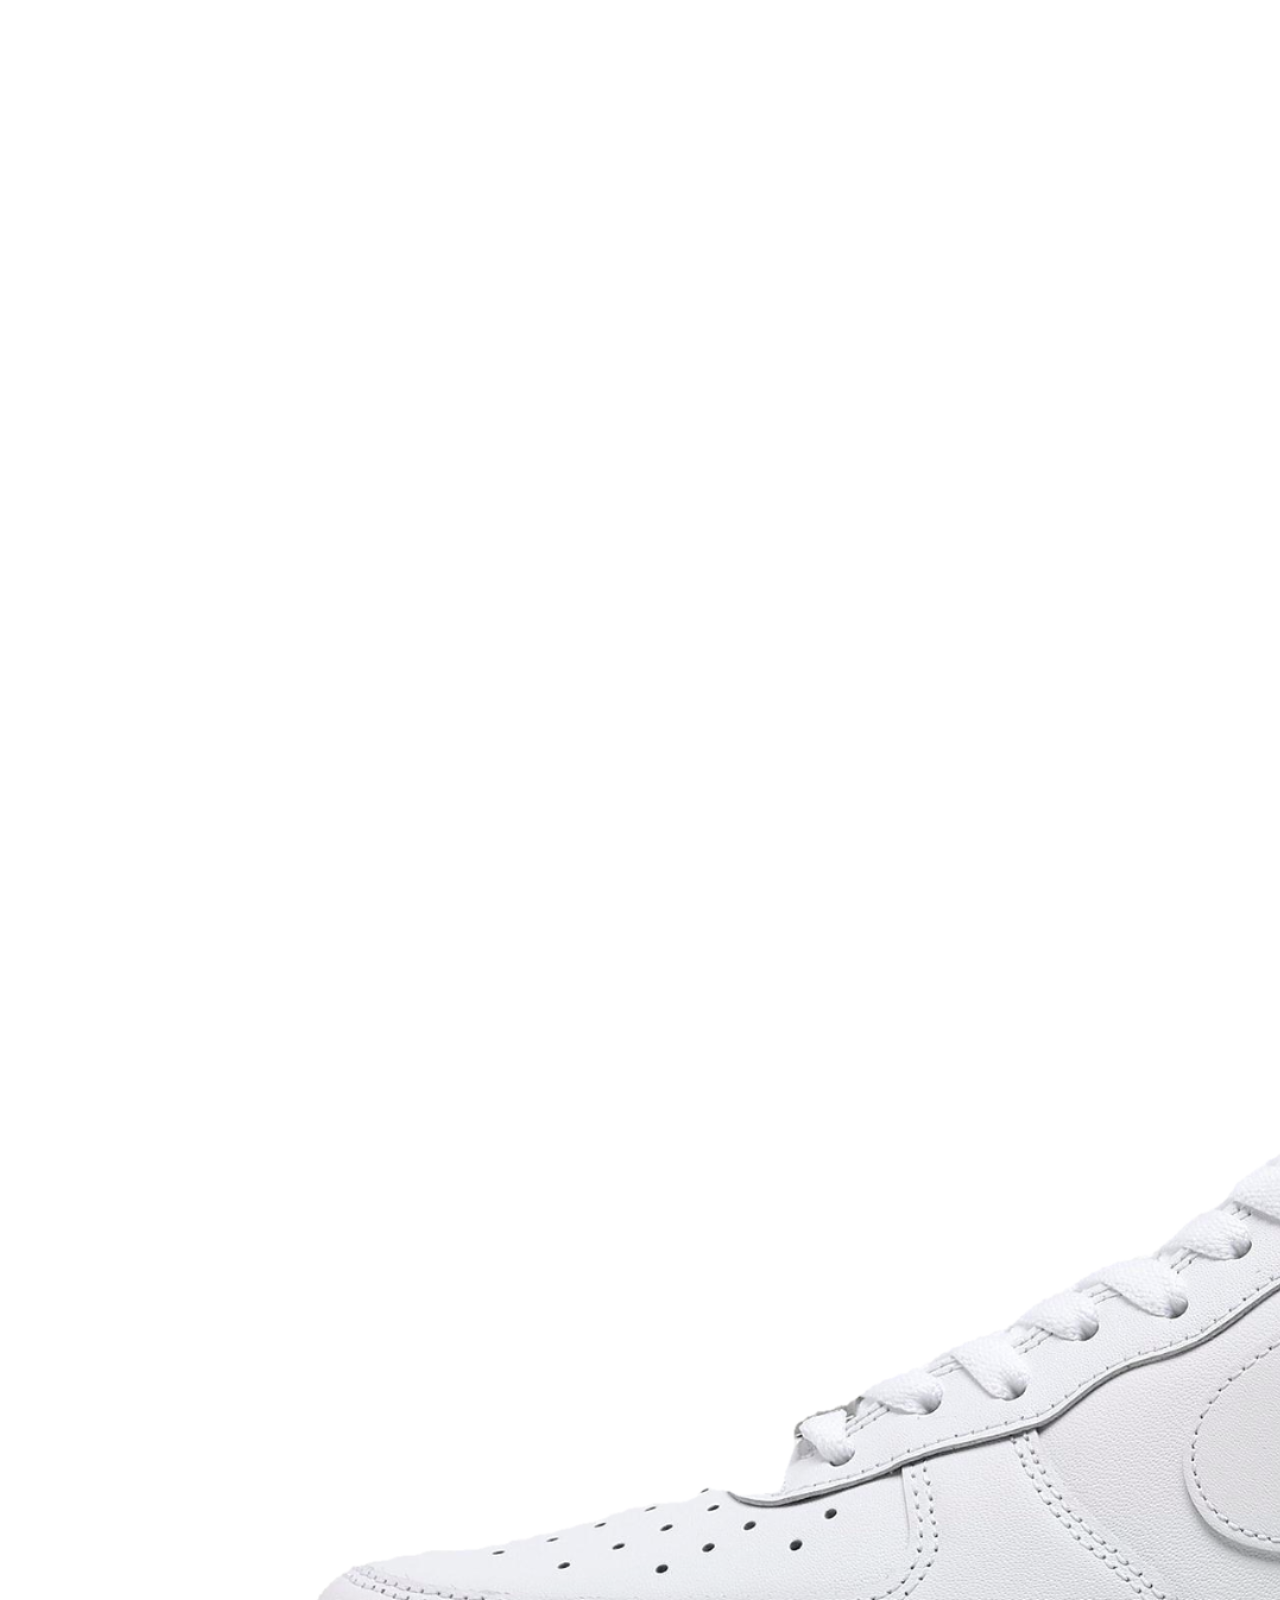
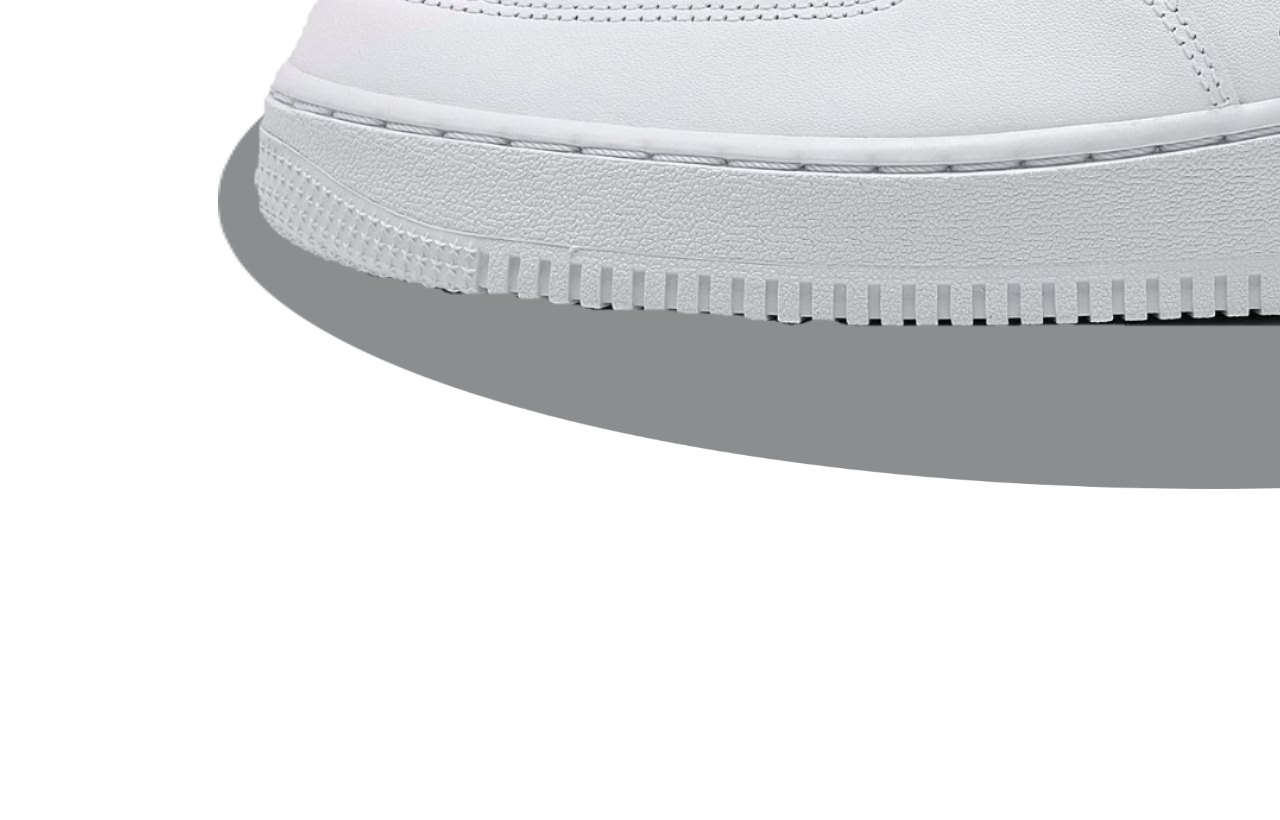
==== shoes.html @ e86f330c "updated home page" ====
<!DOCTYPE html>
<html>
    <head>
        <title>ShoeList</title>
        <!-- BOOTSTRAP CSS -->
        <link href="https://cdn.jsdelivr.net/npm/bootstrap@5.0.0-beta1/dist/css/bootstrap.min.css" rel="stylesheet" integrity="sha384-giJF6kkoqNQ00vy+HMDP7azOuL0xtbfIcaT9wjKHr8RbDVddVHyTfAAsrekwKmP1" crossorigin="anonymous">
        <!-- MY CSS -->
        <link rel="stylesheet" href="styles/shoes.css">
    </head>

    <body>
      <img src="./images/AF1S.png" alt="">
        
    </body>
</html>
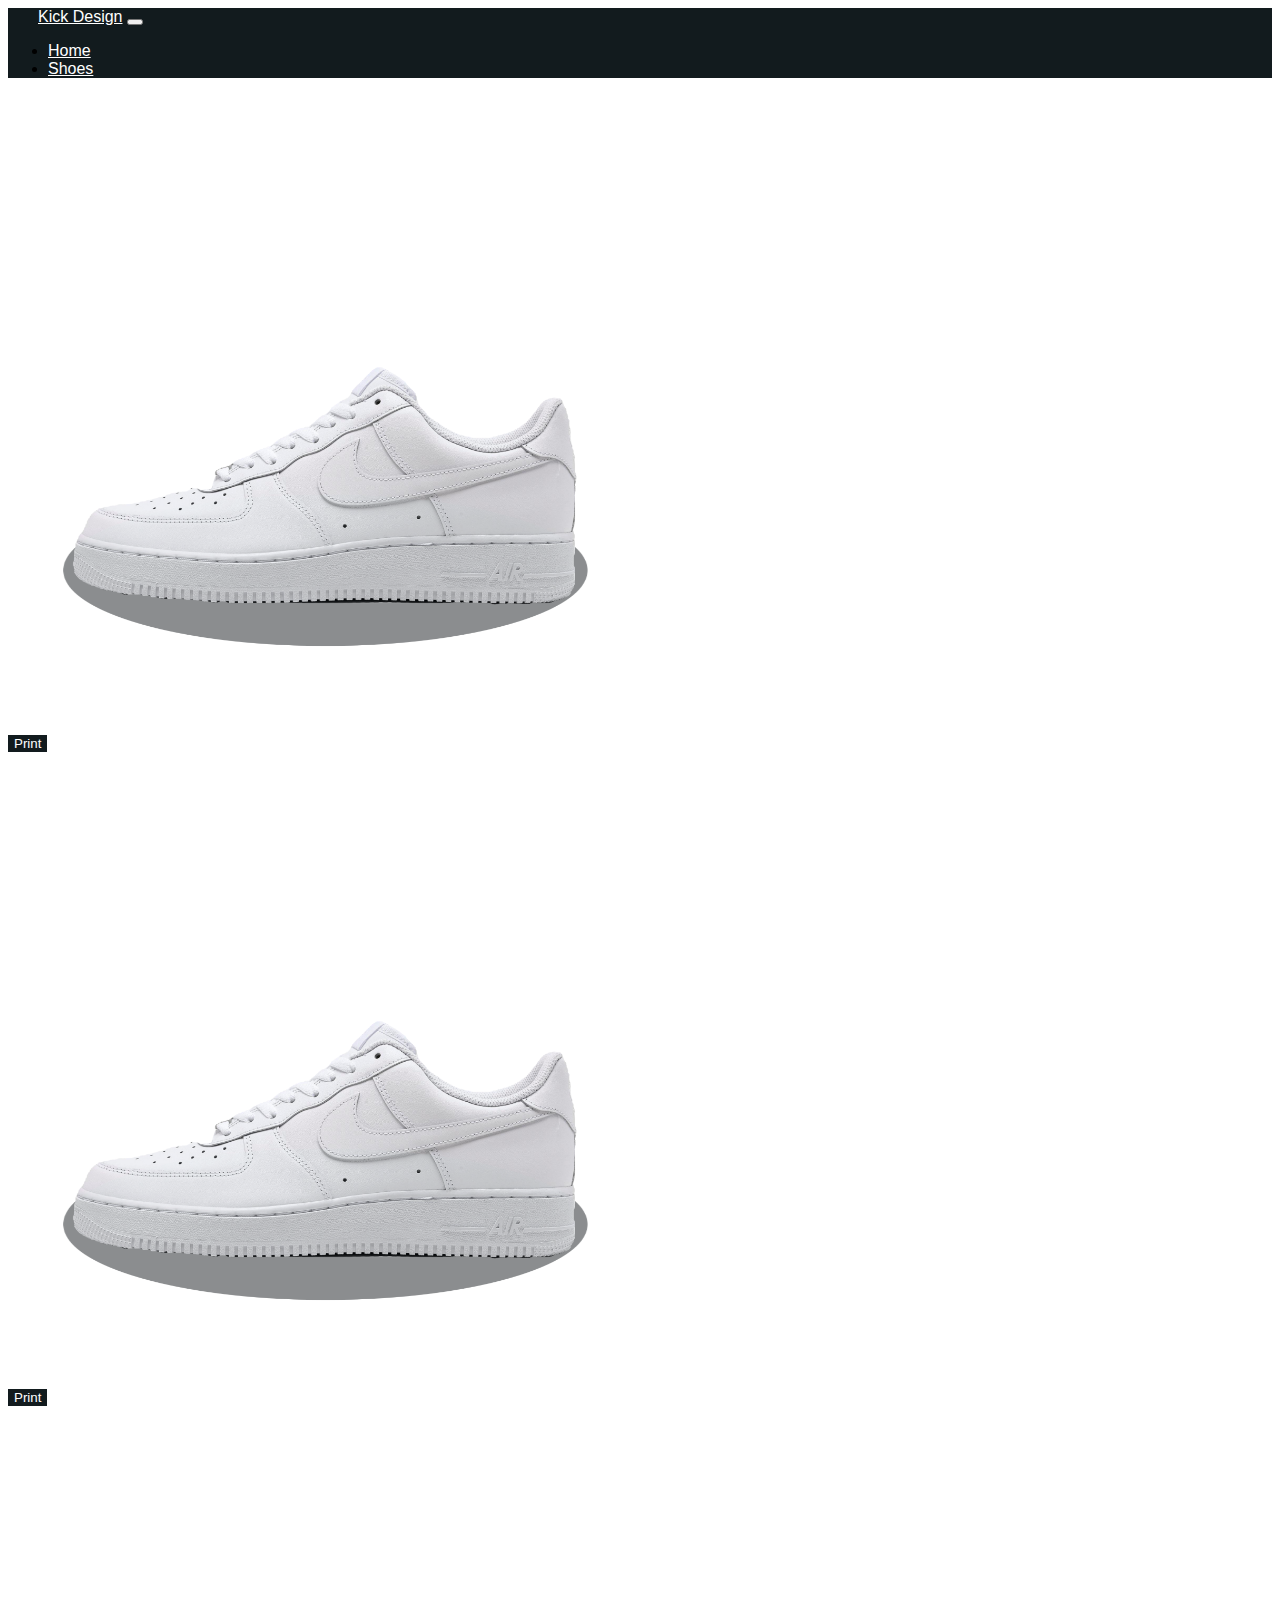
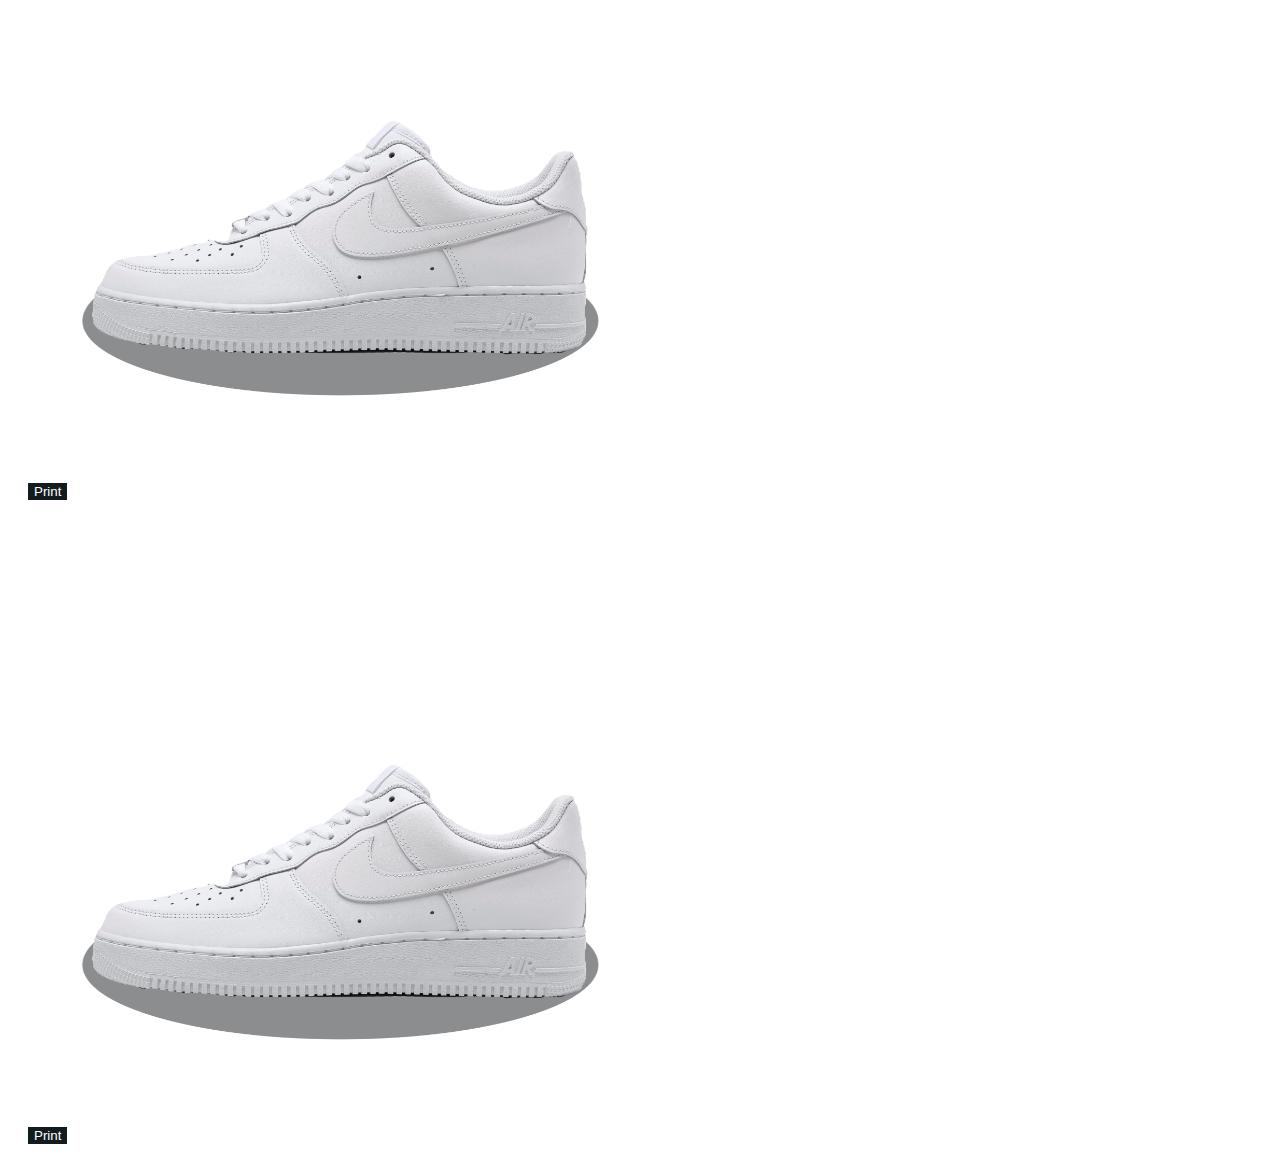
==== commit f376a78e: "added to shoe page" ====
--- a/shoes.html
+++ b/shoes.html
@@ -1,7 +1,7 @@
 <!DOCTYPE html>
 <html>
     <head>
-        <title>ShoeList</title>
+        <title>Home Page</title>
         <!-- BOOTSTRAP CSS -->
         <link href="https://cdn.jsdelivr.net/npm/bootstrap@5.0.0-beta1/dist/css/bootstrap.min.css" rel="stylesheet" integrity="sha384-giJF6kkoqNQ00vy+HMDP7azOuL0xtbfIcaT9wjKHr8RbDVddVHyTfAAsrekwKmP1" crossorigin="anonymous">
         <!-- MY CSS -->
@@ -9,7 +9,70 @@
     </head>
 
     <body>
-      <img src="./images/AF1S.png" alt="">
-        
+      <!-- NAVIGATION -->
+      <nav class="navbar navbar-expand-md navbar-dark">
+        <!-- Brand -->
+        <a class="navbar-brand" href="#">Kick Design</a>
+      
+        <!-- Toggler/collapsibe Button -->
+        <button class="navbar-toggler" type="button" data-toggle="collapse" data-target="#collapsibleNavbar">
+          <span class="navbar-toggler-icon"></span>
+        </button>
+      
+        <!-- Navbar links -->
+        <div class="collapse navbar-collapse" id="collapsibleNavbar">
+          <ul class="navbar-nav">
+            <li class="nav-item">
+              <a class="nav-link" href="#">Home</a>
+            </li>
+            <li class="nav-item">
+              <a class="nav-link" href="shoes.html">Shoes</a>
+            </li>
+          </ul>
+        </div>
+      </nav>
+      <!--Most popular or recent news article -->
+      <section id="news">
+        <div class="row">
+          <div class="col-md-6">
+            <div class="container justify-content-center">
+              <div class="image">
+                  <img src="./images/AF1S.png" alt="">
+              </div>
+              <button class="btn btn-primary">Print</button>
+            </div>
+          </div>
+          <div class="col-md-6">
+            <div class="container">
+              <div class="image">
+                  <img src="./images/AF1S.png" alt="">
+              </div>
+              <button class="btn btn-primary">Print</button>
+            </div>
+          </div>
+        </div>
+      </section>
+      <!--Cards with tips -->
+      <section id="custom-tip">
+        <div class="row">
+            <div class="col-md-6">
+                <div class="container">
+                  <div class="image">
+                      <img src="./images/AF1S.png" alt="">
+                  </div>
+                  <button class="btn btn-primary">Print</button>
+                </div>
+              </div>
+              <div class="col-md-6">
+                <div class="container">
+                  <div class="image">
+                      <img src="./images/AF1S.png" alt="">
+                  </div>
+                  <button class="btn btn-primary">Print</button>
+                </div>
+              </div>
+        </div>
+      </section>
+      <script src="https://cdn.jsdelivr.net/npm/bootstrap@5.0.0-beta1/dist/js/bootstrap.bundle.min.js" integrity="sha384-ygbV9kiqUc6oa4msXn9868pTtWMgiQaeYH7/t7LECLbyPA2x65Kgf80OJFdroafW" crossorigin="anonymous"></script>
     </body>
-</html>
+</html>--- a/styles/shoes.css
+++ b/styles/shoes.css
@@ -0,0 +1,87 @@
+html{
+    height: 100%;
+}
+body{
+    height: 100%;
+    overflow-x: hidden;
+    font-family: 'Lato', sans-serif;
+    background-color: white;
+}
+.navbar{
+    background-color: #121b1e;
+}
+.display-4{
+    padding-top: 23%;
+    color: black;
+}
+.news-img img{
+    margin-left: 35%;
+}
+.news-info{
+    color: white;
+    margin: 50px;
+}
+.news-info h5{
+    font-size: 17px;
+    font-weight: lighter;
+}
+.news-info p{
+    width: 70%;
+    text-align: justify;
+    margin-bottom: 10px;
+}
+#news{
+    margin-top: 20px;
+    margin-bottom: 50px;
+}
+section{
+    margin-bottom: 10px;
+}
+
+#custom-tip{
+    padding-bottom: 10px;
+    padding-left: 20px;
+    color: white;
+}
+.news-img{
+    padding: 10px;
+}
+.btn-primary:hover{
+    background-color: #6c757d;
+}
+.btn,.btn-primary{
+    background-color: #121b1e;
+    color: white;
+    border: none;
+}
+#contact{
+    margin-top: 0;
+    margin-bottom: 15%;
+    color: white;
+}
+.mb-3{
+    width: 50%;
+}
+.btn-lg{
+    margin-top: 10px;
+    float: right;
+}
+.btn-lg:hover{
+    background-color: #6c757d;
+}
+label{
+    float: left;
+}
+.navbar-dark .navbar-nav .nav-link {
+    color: rgba(255,255,255);
+}
+.navbar-dark .navbar-brand {
+    padding-left: 30px;
+    color: #fff;
+}
+img, svg{
+    width: 50%;
+}
+#contact{
+    color: white;
+}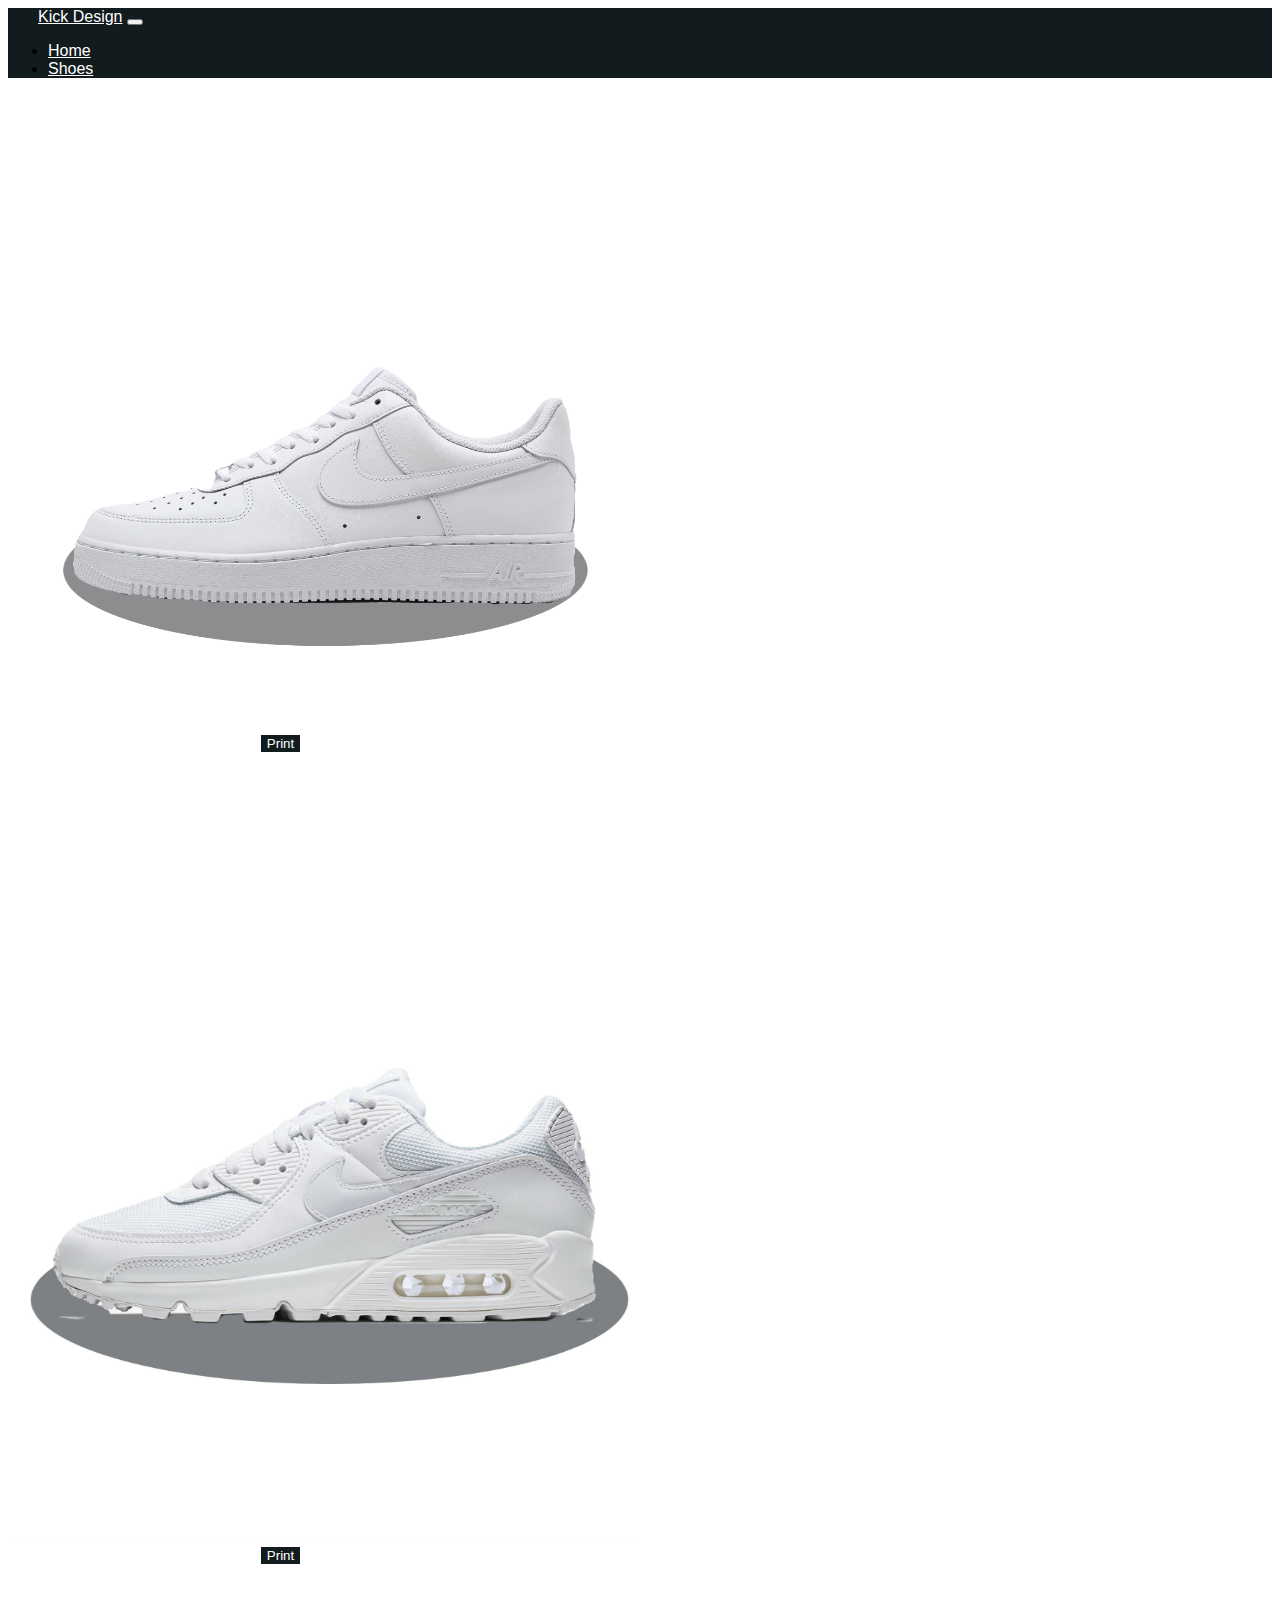
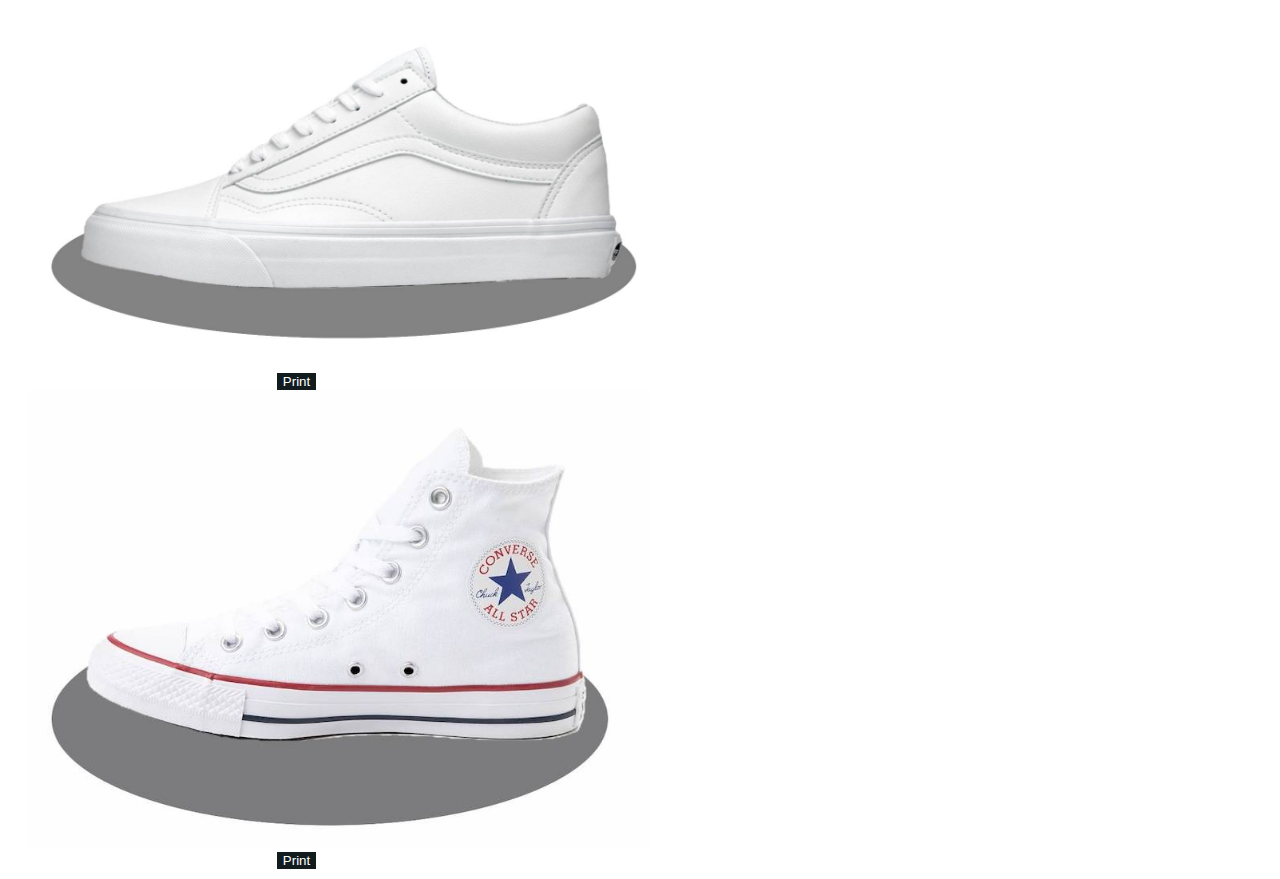
==== commit 48484cde: "finished shoe page" ====
--- a/shoes.html
+++ b/shoes.html
@@ -39,15 +39,15 @@
               <div class="image">
                   <img src="./images/AF1S.png" alt="">
               </div>
-              <button class="btn btn-primary">Print</button>
+              <button class="btn btn-primary" id="air-force">Print</button>
             </div>
           </div>
           <div class="col-md-6">
             <div class="container">
               <div class="image">
-                  <img src="./images/AF1S.png" alt="">
+                  <img src="./images/air_edit1.jpg" alt="">
               </div>
-              <button class="btn btn-primary">Print</button>
+              <button class="btn btn-primary" id="air-max">Print</button>
             </div>
           </div>
         </div>
@@ -58,17 +58,17 @@
             <div class="col-md-6">
                 <div class="container">
                   <div class="image">
-                      <img src="./images/AF1S.png" alt="">
+                      <img src="./images/vans_edit.jpg" alt="">
                   </div>
-                  <button class="btn btn-primary">Print</button>
+                  <button class="btn btn-primary" id="vans">Print</button>
                 </div>
               </div>
               <div class="col-md-6">
                 <div class="container">
-                  <div class="image">
-                      <img src="./images/AF1S.png" alt="">
+                  <div class="image mt-0">
+                      <img src="./images/converse_edit.jpg" alt="">
                   </div>
-                  <button class="btn btn-primary">Print</button>
+                  <button class="btn btn-primary" id="high-tops">Print</button>
                 </div>
               </div>
         </div>
--- a/styles/shoes.css
+++ b/styles/shoes.css
@@ -53,6 +53,7 @@
     background-color: #121b1e;
     color: white;
     border: none;
+    margin-left: 20%;
 }
 #contact{
     margin-top: 0;
@@ -84,4 +85,8 @@
 }
 #contact{
     color: white;
+}
+.containter{
+    width: 70%;
+    height: 75%;
 }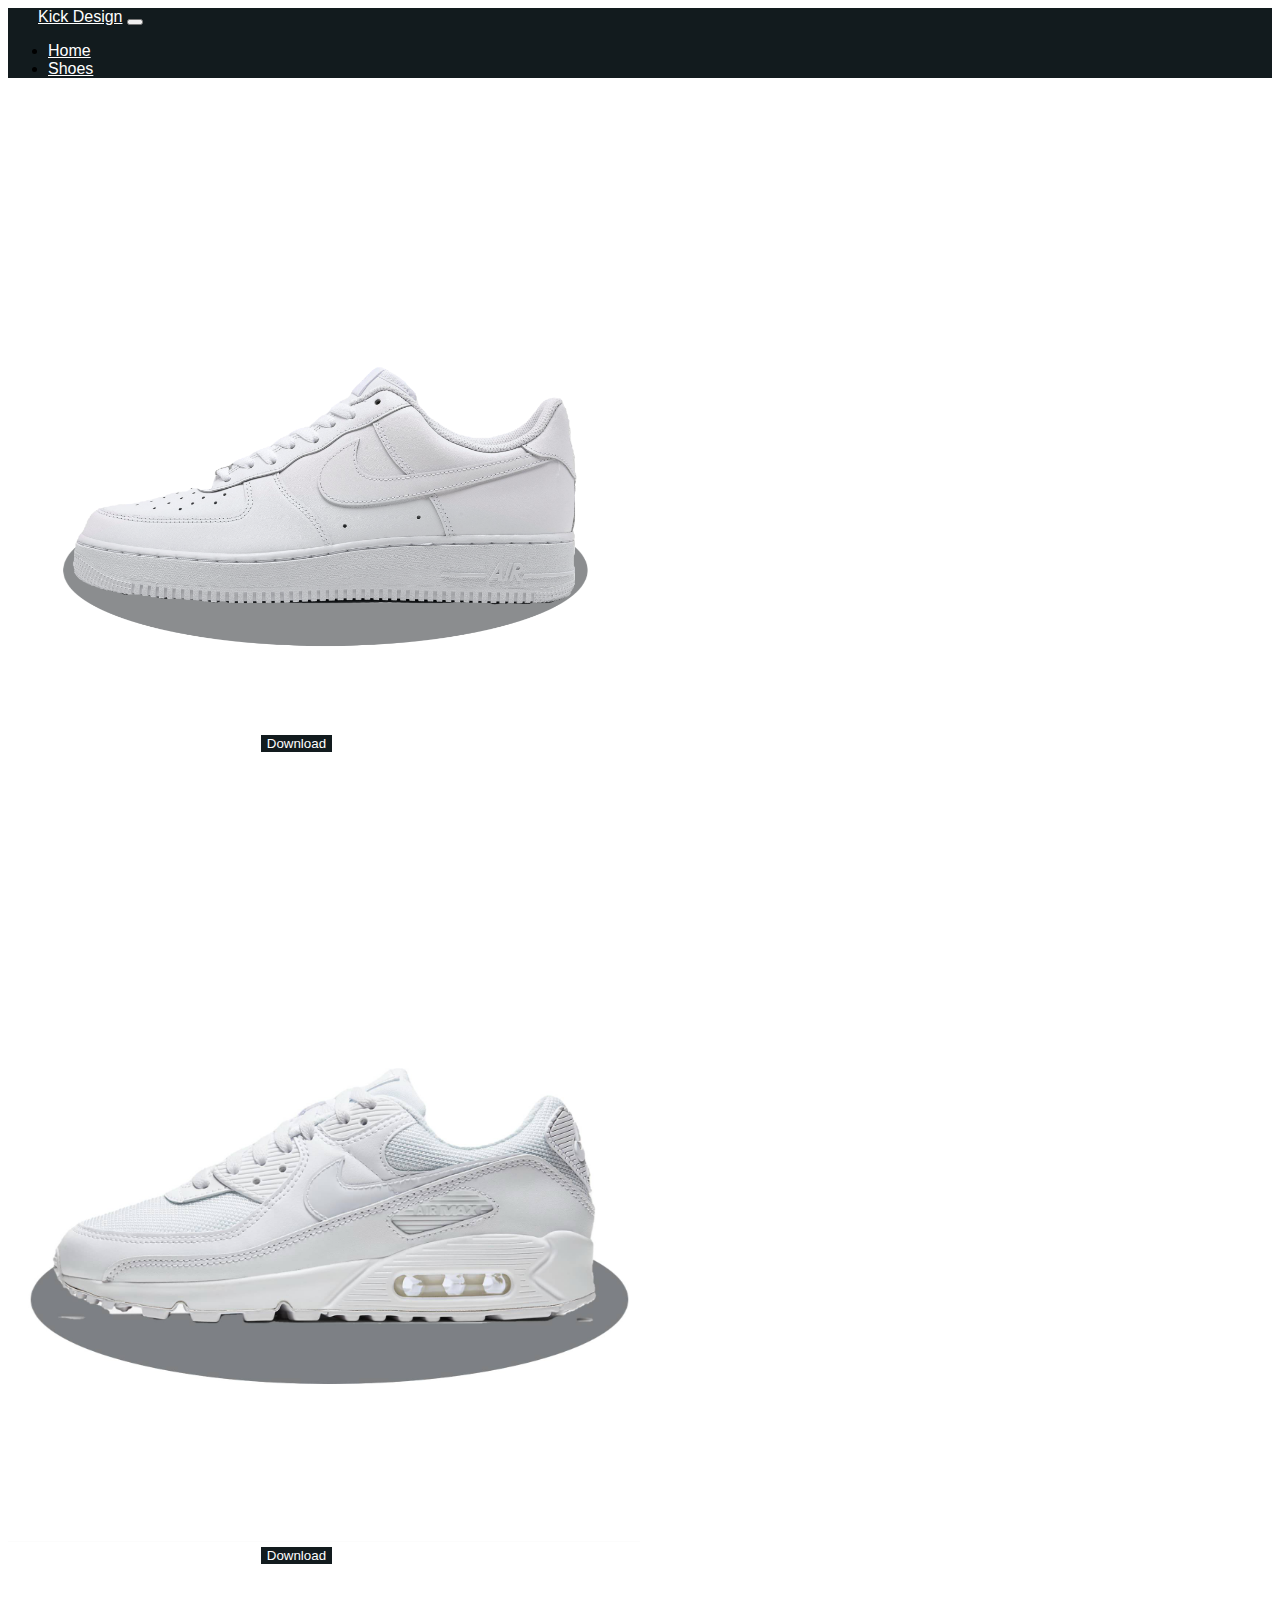
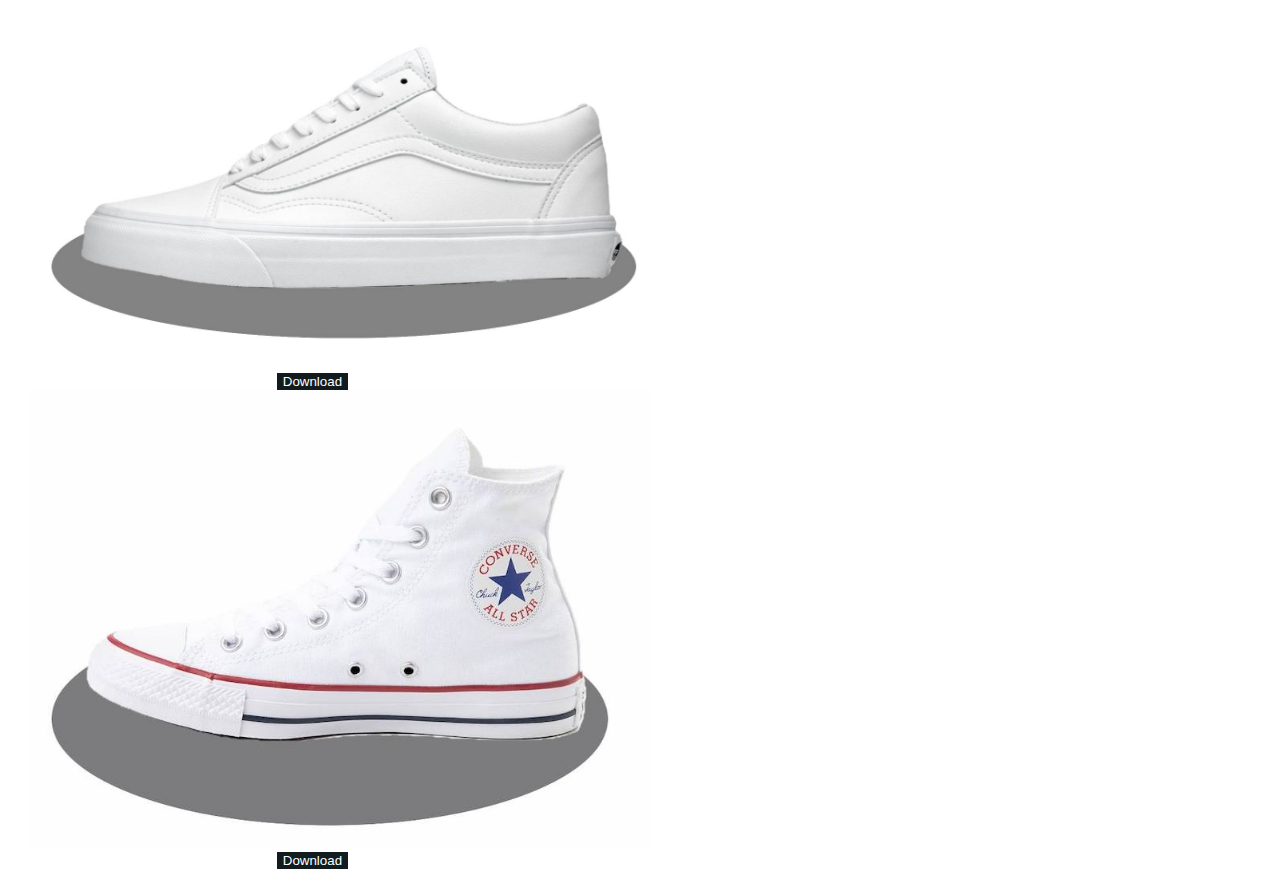
==== commit 9a804694: "added download function" ====
--- a/shoes.html
+++ b/shoes.html
@@ -23,10 +23,10 @@
         <div class="collapse navbar-collapse" id="collapsibleNavbar">
           <ul class="navbar-nav">
             <li class="nav-item">
-              <a class="nav-link" href="#">Home</a>
+              <a class="nav-link" href="index.html">Home</a>
             </li>
             <li class="nav-item">
-              <a class="nav-link" href="shoes.html">Shoes</a>
+              <a class="nav-link" href="#">Shoes</a>
             </li>
           </ul>
         </div>
@@ -39,7 +39,9 @@
               <div class="image">
                   <img src="./images/AF1S.png" alt="">
               </div>
-              <button class="btn btn-primary" id="air-force">Print</button>
+              <a href="./images/airf_outlie.png" download="">
+              <button class="btn btn-primary" id="download">Download</button>
+            </a>
             </div>
           </div>
           <div class="col-md-6">
@@ -47,7 +49,9 @@
               <div class="image">
                   <img src="./images/air_edit1.jpg" alt="">
               </div>
-              <button class="btn btn-primary" id="air-max">Print</button>
+              <a href="./images/airm_outline.jpg" download="">
+              <button class="btn btn-primary" id="download">Download</button>
+             </a>
             </div>
           </div>
         </div>
@@ -60,7 +64,9 @@
                   <div class="image">
                       <img src="./images/vans_edit.jpg" alt="">
                   </div>
-                  <button class="btn btn-primary" id="vans">Print</button>
+                  <a href="./images/vansOS_outline.jpg" download="">
+                  <button class="btn btn-primary" id="download">Download</button>
+                  </a>
                 </div>
               </div>
               <div class="col-md-6">
@@ -68,7 +74,9 @@
                   <div class="image mt-0">
                       <img src="./images/converse_edit.jpg" alt="">
                   </div>
-                  <button class="btn btn-primary" id="high-tops">Print</button>
+                  <a href="./images/converse_outline.jpg" download="">
+                  <button class="btn btn-primary" id="download">Download</button>
+                 </a>
                 </div>
               </div>
         </div>
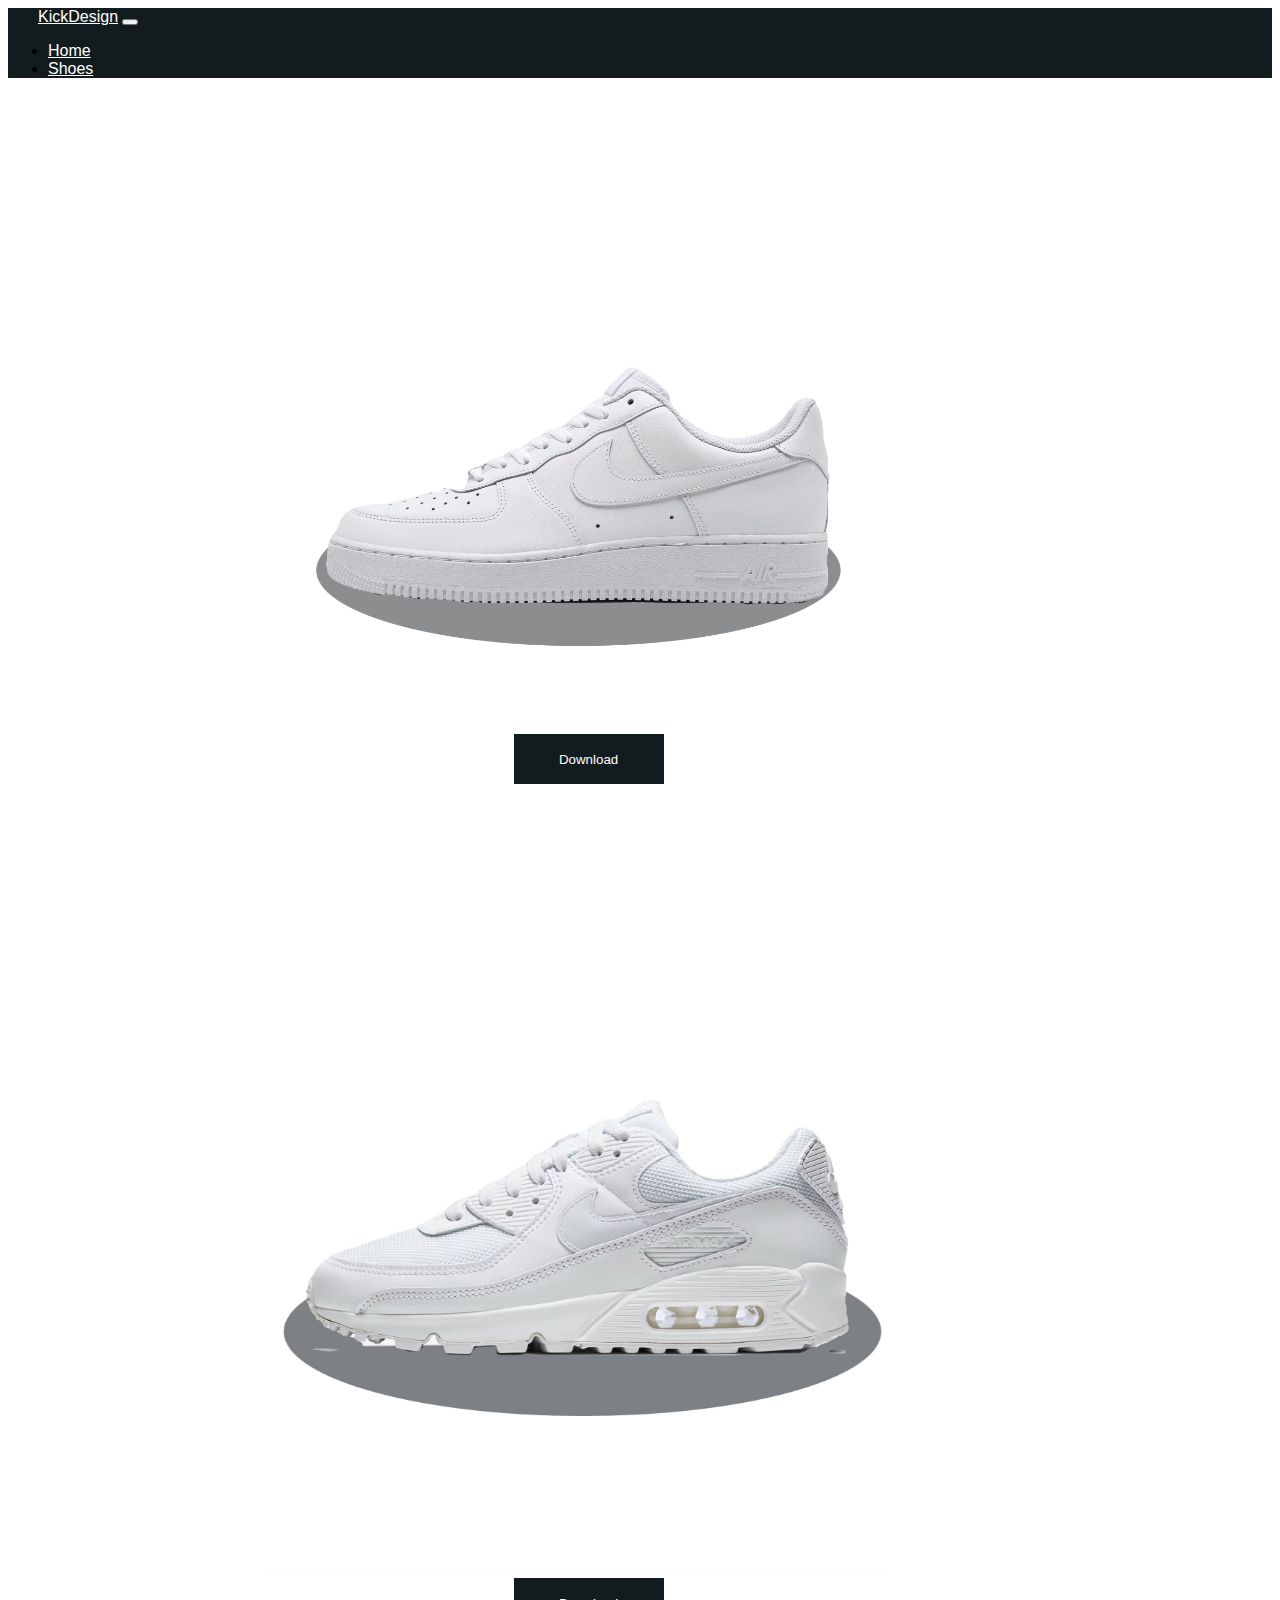
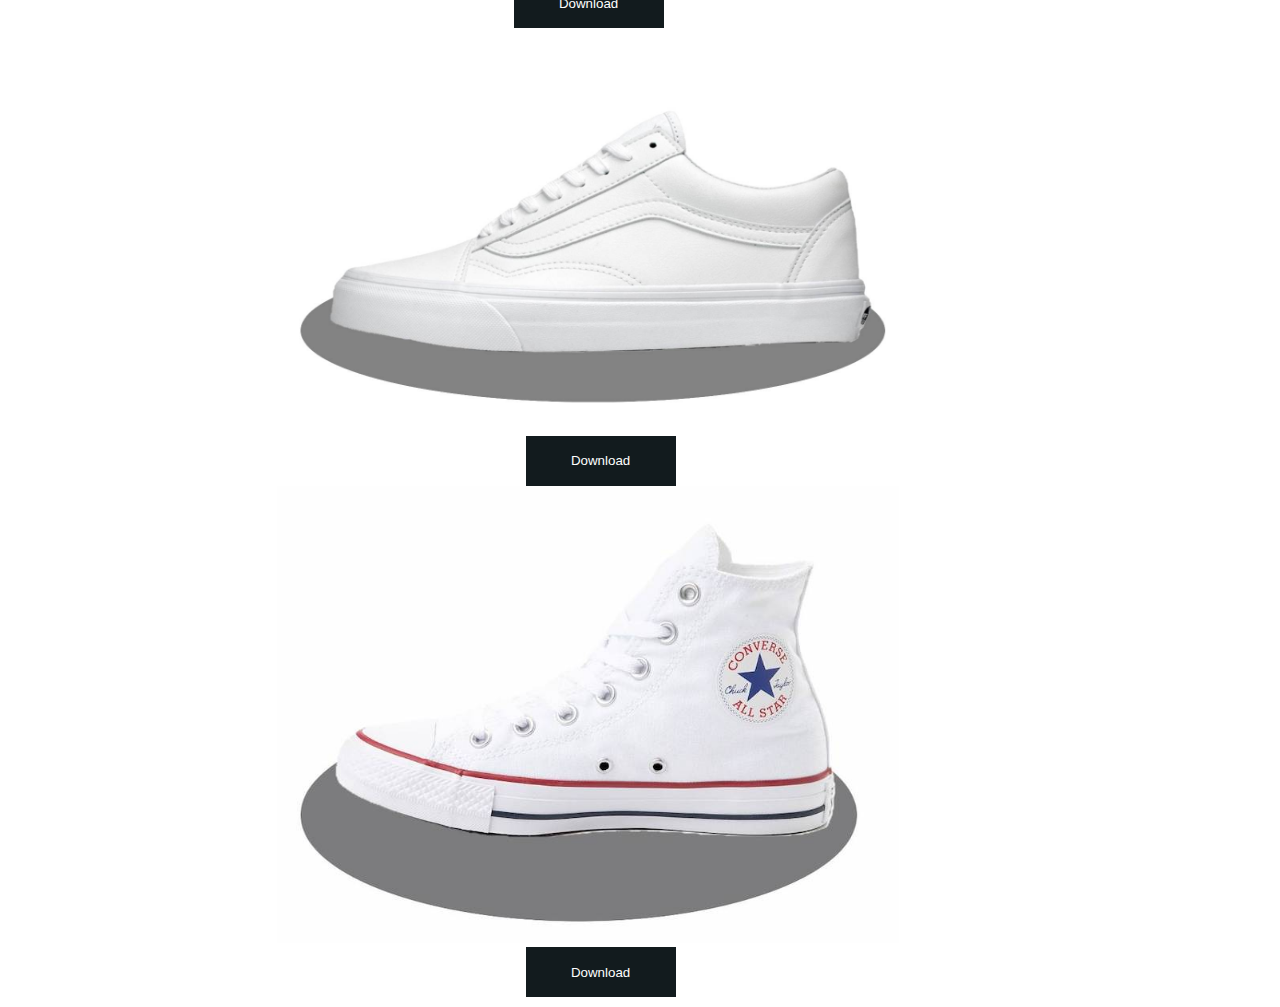
==== commit b5b4c4b2: "fixed shoe page" ====
--- a/shoes.html
+++ b/shoes.html
@@ -12,7 +12,7 @@
       <!-- NAVIGATION -->
       <nav class="navbar navbar-expand-md navbar-dark">
         <!-- Brand -->
-        <a class="navbar-brand" href="#">Kick Design</a>
+        <a class="navbar-brand" href="#">KickDesign</a>
       
         <!-- Toggler/collapsibe Button -->
         <button class="navbar-toggler" type="button" data-toggle="collapse" data-target="#collapsibleNavbar">
@@ -34,7 +34,7 @@
       <!--Most popular or recent news article -->
       <section id="news">
         <div class="row">
-          <div class="col-md-6">
+          <div class="col-md-12">
             <div class="container justify-content-center">
               <div class="image">
                   <img src="./images/AF1S.png" alt="">
@@ -44,7 +44,7 @@
             </a>
             </div>
           </div>
-          <div class="col-md-6">
+          <div class="col-md-12">
             <div class="container">
               <div class="image">
                   <img src="./images/air_edit1.jpg" alt="">
@@ -59,7 +59,7 @@
       <!--Cards with tips -->
       <section id="custom-tip">
         <div class="row">
-            <div class="col-md-6">
+            <div class="col-md-12 mt-5">
                 <div class="container">
                   <div class="image">
                       <img src="./images/vans_edit.jpg" alt="">
@@ -69,9 +69,9 @@
                   </a>
                 </div>
               </div>
-              <div class="col-md-6">
+              <div class="col-md-12">
                 <div class="container">
-                  <div class="image mt-0">
+                  <div class="image mt-5">
                       <img src="./images/converse_edit.jpg" alt="">
                   </div>
                   <a href="./images/converse_outline.jpg" download="">
--- a/styles/shoes.css
+++ b/styles/shoes.css
@@ -50,10 +50,12 @@
     background-color: #6c757d;
 }
 .btn,.btn-primary{
+    width: 150px;
+    height: 50px;
     background-color: #121b1e;
     color: white;
     border: none;
-    margin-left: 20%;
+    margin-left: 40%;
 }
 #contact{
     margin-top: 0;
@@ -82,6 +84,7 @@
 }
 img, svg{
     width: 50%;
+    margin-left: 20%;
 }
 #contact{
     color: white;
